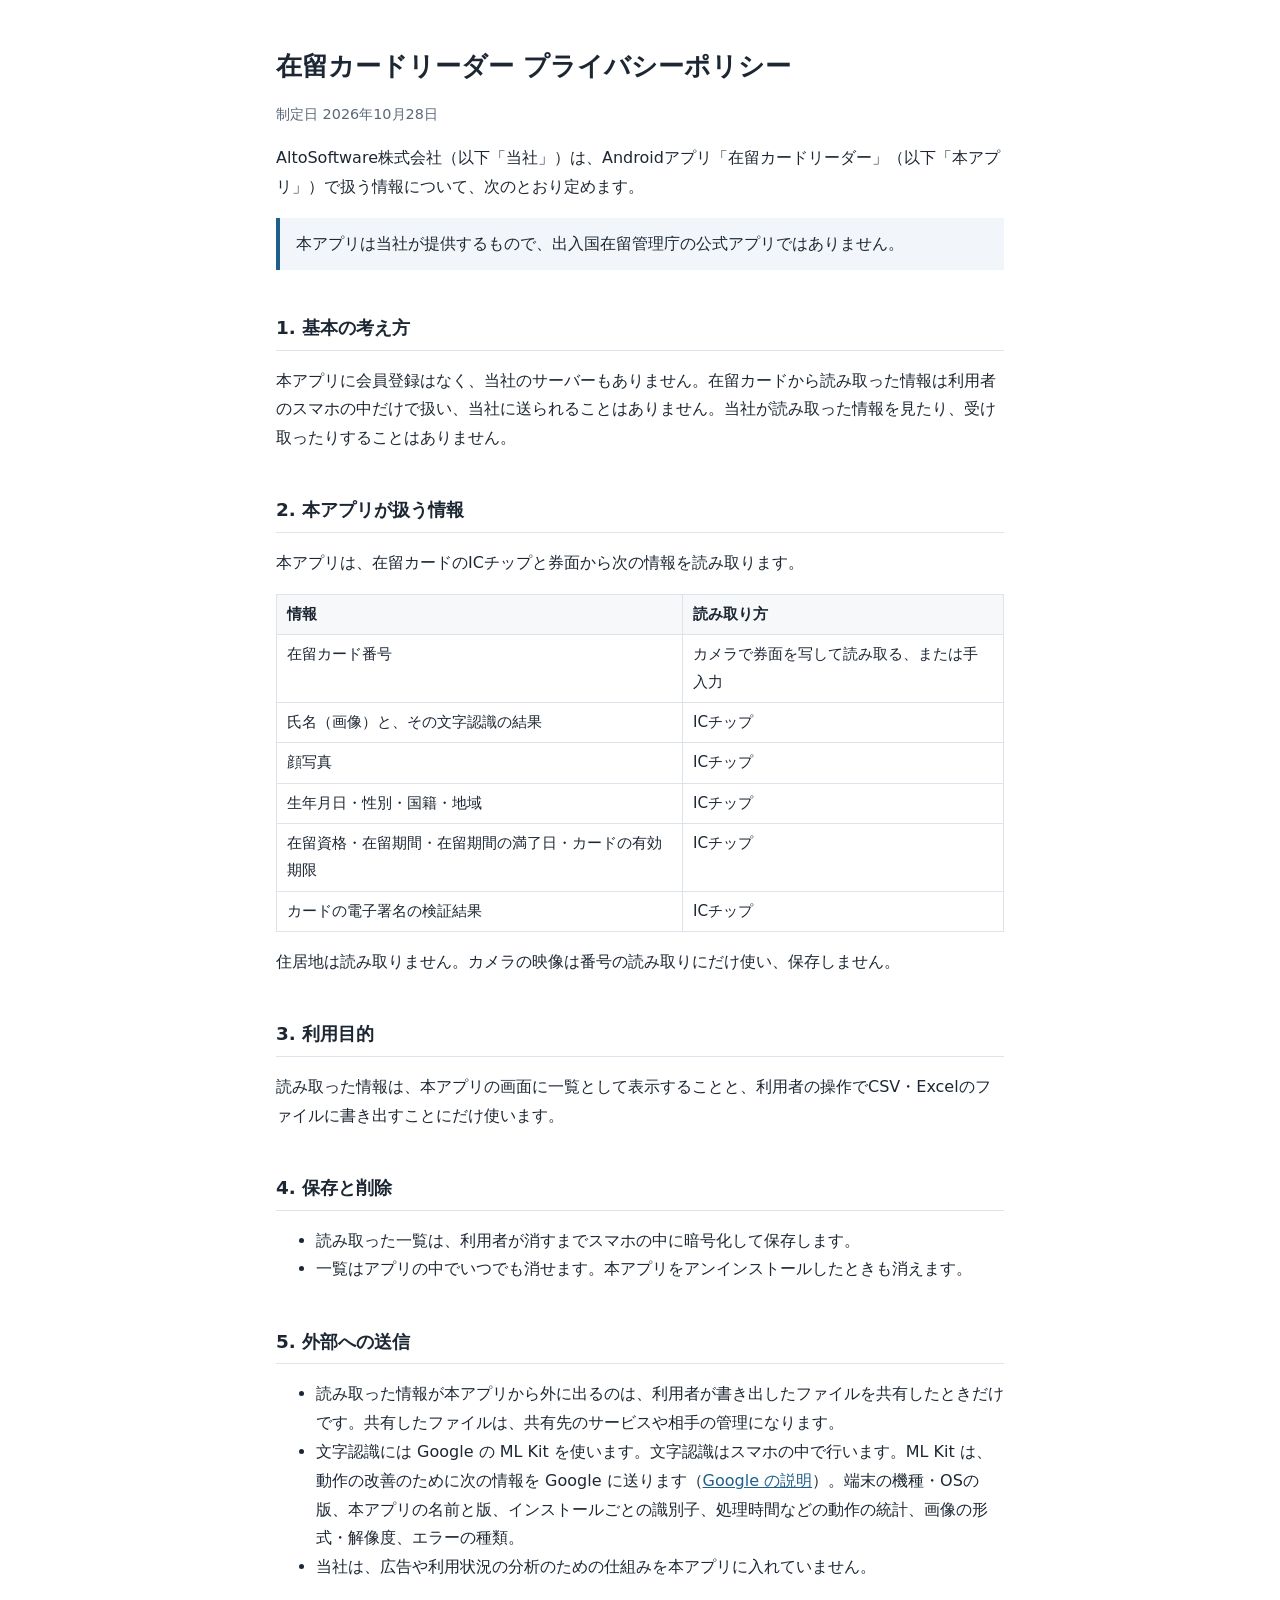
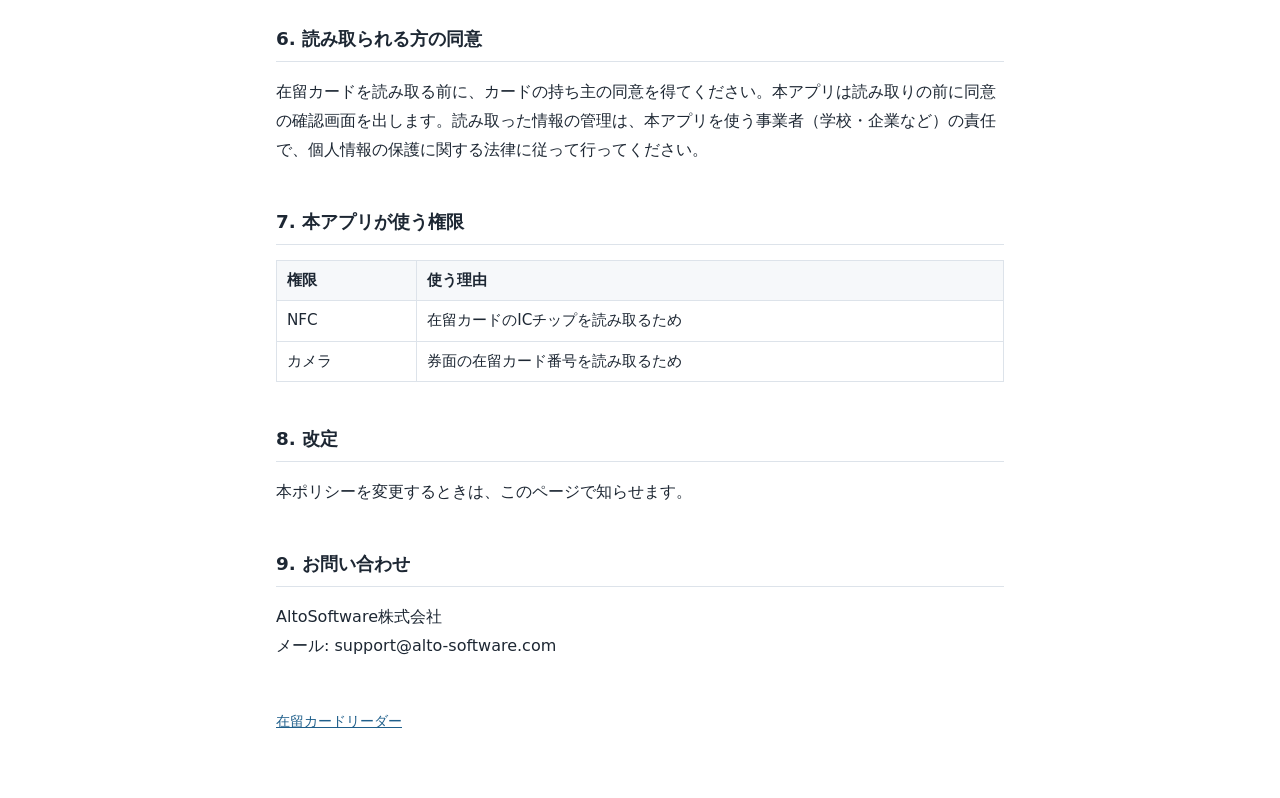
==== privacy.html @ 5d6ee3ba "紹介ページとプライバシーポリシーを公開 Co-Authored-By: Claude Opus 5.5 <noreply@anthropic.com>" ====
<!doctype html>
<html lang="ja">
<head>
<meta charset="utf-8">
<meta name="viewport" content="width=device-width, initial-scale=1">
<title>プライバシーポリシー｜在留カードリーダー</title>
<link rel="stylesheet" href="style.css">
</head>
<body>
<main>
<h1>在留カードリーダー プライバシーポリシー</h1>
<p class="meta">制定日 2026年10月28日</p>

<p>AltoSoftware株式会社（以下「当社」）は、Androidアプリ「在留カードリーダー」（以下「本アプリ」）で扱う情報について、次のとおり定めます。</p>
<p class="notice">本アプリは当社が提供するもので、出入国在留管理庁の公式アプリではありません。</p>

<h2>1. 基本の考え方</h2>
<p>本アプリに会員登録はなく、当社のサーバーもありません。在留カードから読み取った情報は利用者のスマホの中だけで扱い、当社に送られることはありません。当社が読み取った情報を見たり、受け取ったりすることはありません。</p>

<h2>2. 本アプリが扱う情報</h2>
<p>本アプリは、在留カードのICチップと券面から次の情報を読み取ります。</p>
<table>
<tr><th>情報</th><th>読み取り方</th></tr>
<tr><td>在留カード番号</td><td>カメラで券面を写して読み取る、または手入力</td></tr>
<tr><td>氏名（画像）と、その文字認識の結果</td><td>ICチップ</td></tr>
<tr><td>顔写真</td><td>ICチップ</td></tr>
<tr><td>生年月日・性別・国籍・地域</td><td>ICチップ</td></tr>
<tr><td>在留資格・在留期間・在留期間の満了日・カードの有効期限</td><td>ICチップ</td></tr>
<tr><td>カードの電子署名の検証結果</td><td>ICチップ</td></tr>
</table>
<p>住居地は読み取りません。カメラの映像は番号の読み取りにだけ使い、保存しません。</p>

<h2>3. 利用目的</h2>
<p>読み取った情報は、本アプリの画面に一覧として表示することと、利用者の操作でCSV・Excelのファイルに書き出すことにだけ使います。</p>

<h2>4. 保存と削除</h2>
<ul>
<li>読み取った一覧は、利用者が消すまでスマホの中に暗号化して保存します。</li>
<li>一覧はアプリの中でいつでも消せます。本アプリをアンインストールしたときも消えます。</li>
</ul>

<h2>5. 外部への送信</h2>
<ul>
<li>読み取った情報が本アプリから外に出るのは、利用者が書き出したファイルを共有したときだけです。共有したファイルは、共有先のサービスや相手の管理になります。</li>
<li>文字認識には Google の ML Kit を使います。文字認識はスマホの中で行います。ML Kit は、動作の改善のために次の情報を Google に送ります（<a href="https://developers.google.com/ml-kit/android-data-disclosure">Google の説明</a>）。端末の機種・OSの版、本アプリの名前と版、インストールごとの識別子、処理時間などの動作の統計、画像の形式・解像度、エラーの種類。</li>
<li>当社は、広告や利用状況の分析のための仕組みを本アプリに入れていません。</li>
</ul>

<h2>6. 読み取られる方の同意</h2>
<p>在留カードを読み取る前に、カードの持ち主の同意を得てください。本アプリは読み取りの前に同意の確認画面を出します。読み取った情報の管理は、本アプリを使う事業者（学校・企業など）の責任で、個人情報の保護に関する法律に従って行ってください。</p>

<h2>7. 本アプリが使う権限</h2>
<table>
<tr><th>権限</th><th>使う理由</th></tr>
<tr><td>NFC</td><td>在留カードのICチップを読み取るため</td></tr>
<tr><td>カメラ</td><td>券面の在留カード番号を読み取るため</td></tr>
</table>

<h2>8. 改定</h2>
<p>本ポリシーを変更するときは、このページで知らせます。</p>

<h2>9. お問い合わせ</h2>
<p>AltoSoftware株式会社<br>メール: support@alto-software.com</p>

<footer><a href="index.html">在留カードリーダー</a></footer>
</main>
</body>
</html>
---- style.css ----
:root { --fg: #1d2733; --muted: #5b6878; --accent: #1f5f8b; --bg: #fff; --line: #dde3ea; }
* { box-sizing: border-box; }
body { margin: 0; background: var(--bg); color: var(--fg); font-family: system-ui, -apple-system, "Hiragino Sans", "Noto Sans JP", sans-serif; line-height: 1.8; }
main { max-width: 760px; margin: 0 auto; padding: 32px 16px 64px; }
h1 { font-size: 1.6rem; line-height: 1.4; }
h2 { font-size: 1.15rem; margin-top: 2.2em; padding-bottom: .3em; border-bottom: 1px solid var(--line); }
a { color: var(--accent); }
.notice { border-left: 4px solid var(--accent); background: #f2f6fa; padding: 12px 16px; }
table { border-collapse: collapse; width: 100%; font-size: .95rem; }
th, td { border: 1px solid var(--line); padding: 6px 10px; text-align: left; vertical-align: top; }
th { background: #f6f8fa; }
.meta { color: var(--muted); font-size: .9rem; }
footer { margin-top: 48px; color: var(--muted); font-size: .9rem; }
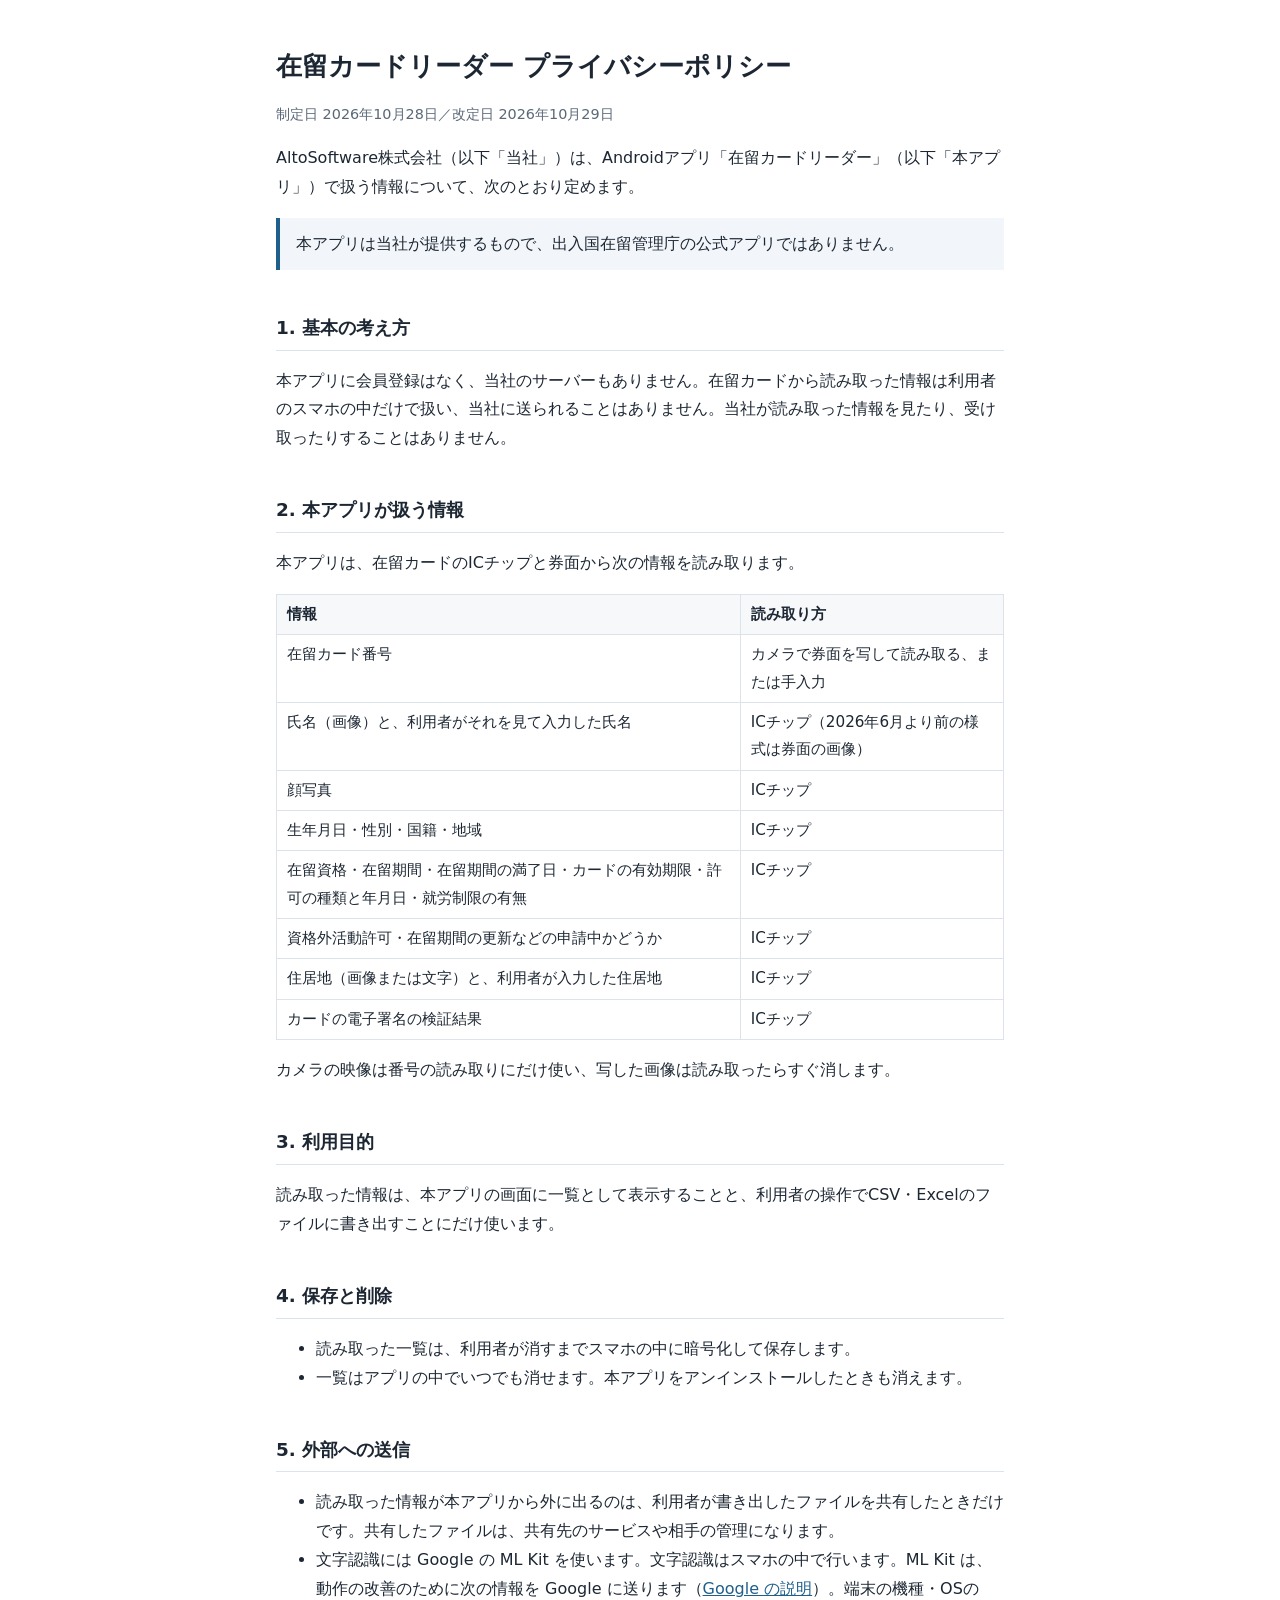
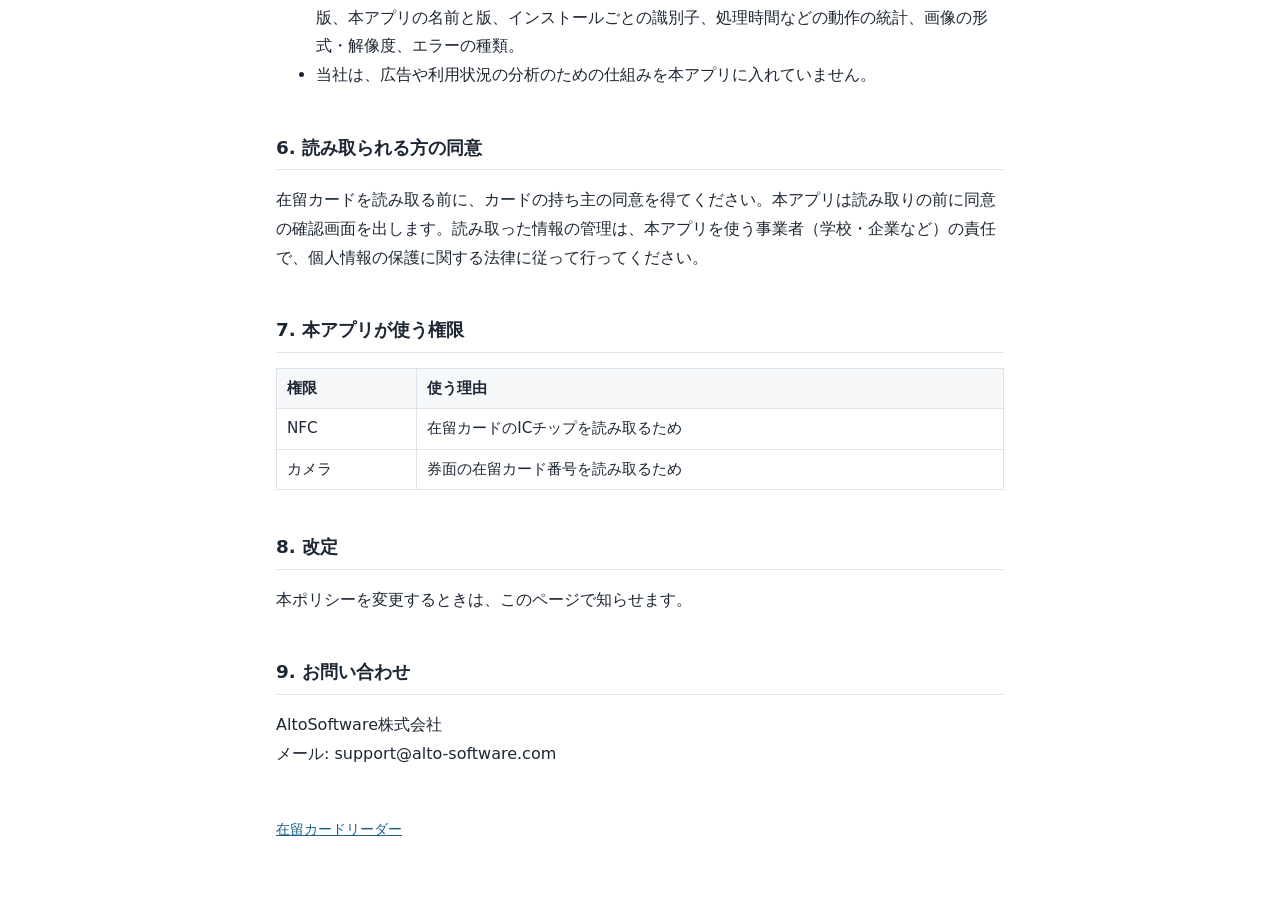
==== commit 6f00ad87: "プライバシーポリシーを今のアプリに合わせる（住居地・資格外活動許可・申請中を読む。氏名は文字認識せず入力） Co-Authored-By: Claude Opus 5.5 <noreply@anthr" ====
--- a/privacy.html
+++ b/privacy.html
@@ -9,7 +9,7 @@
 <body>
 <main>
 <h1>在留カードリーダー プライバシーポリシー</h1>
-<p class="meta">制定日 2026年10月28日</p>
+<p class="meta">制定日 2026年10月28日／改定日 2026年10月29日</p>
 
 <p>AltoSoftware株式会社（以下「当社」）は、Androidアプリ「在留カードリーダー」（以下「本アプリ」）で扱う情報について、次のとおり定めます。</p>
 <p class="notice">本アプリは当社が提供するもので、出入国在留管理庁の公式アプリではありません。</p>
@@ -22,13 +22,15 @@
 <table>
 <tr><th>情報</th><th>読み取り方</th></tr>
 <tr><td>在留カード番号</td><td>カメラで券面を写して読み取る、または手入力</td></tr>
-<tr><td>氏名（画像）と、その文字認識の結果</td><td>ICチップ</td></tr>
+<tr><td>氏名（画像）と、利用者がそれを見て入力した氏名</td><td>ICチップ（2026年6月より前の様式は券面の画像）</td></tr>
 <tr><td>顔写真</td><td>ICチップ</td></tr>
 <tr><td>生年月日・性別・国籍・地域</td><td>ICチップ</td></tr>
-<tr><td>在留資格・在留期間・在留期間の満了日・カードの有効期限</td><td>ICチップ</td></tr>
+<tr><td>在留資格・在留期間・在留期間の満了日・カードの有効期限・許可の種類と年月日・就労制限の有無</td><td>ICチップ</td></tr>
+<tr><td>資格外活動許可・在留期間の更新などの申請中かどうか</td><td>ICチップ</td></tr>
+<tr><td>住居地（画像または文字）と、利用者が入力した住居地</td><td>ICチップ</td></tr>
 <tr><td>カードの電子署名の検証結果</td><td>ICチップ</td></tr>
 </table>
-<p>住居地は読み取りません。カメラの映像は番号の読み取りにだけ使い、保存しません。</p>
+<p>カメラの映像は番号の読み取りにだけ使い、写した画像は読み取ったらすぐ消します。</p>
 
 <h2>3. 利用目的</h2>
 <p>読み取った情報は、本アプリの画面に一覧として表示することと、利用者の操作でCSV・Excelのファイルに書き出すことにだけ使います。</p>
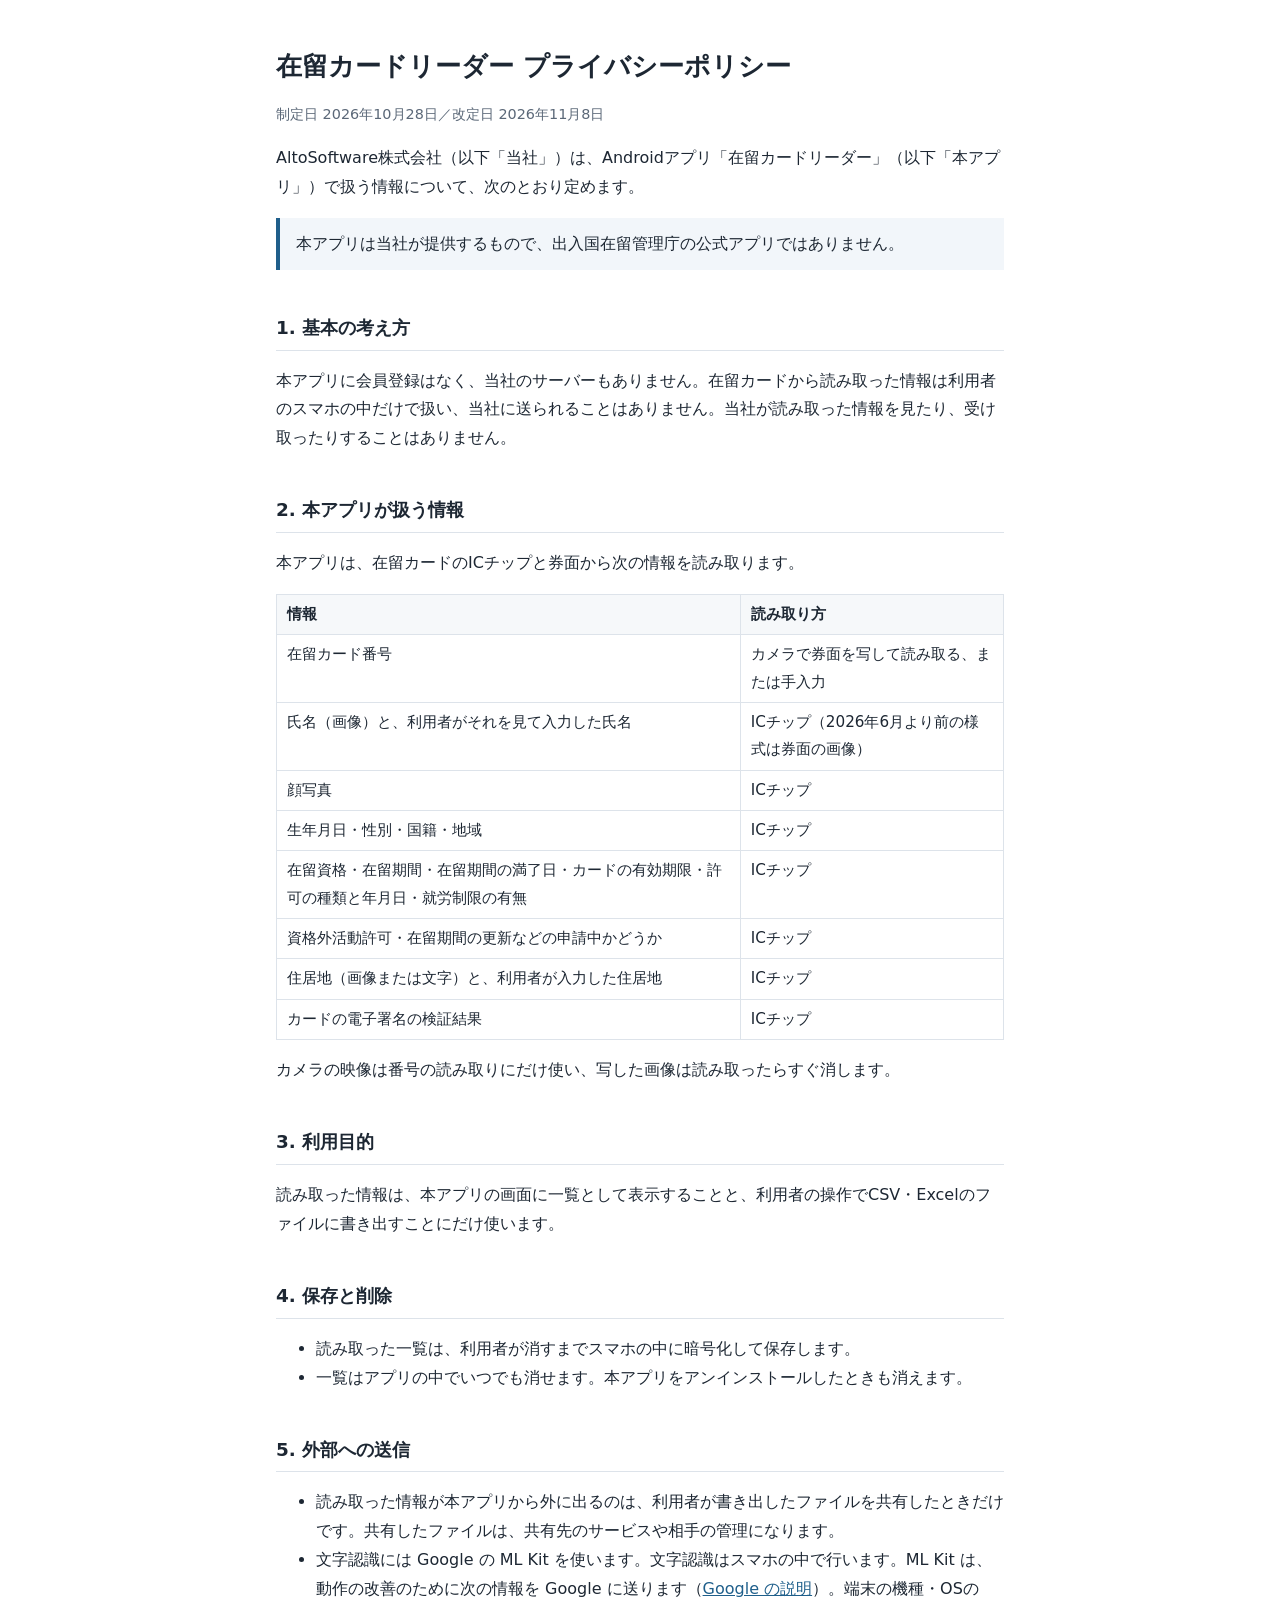
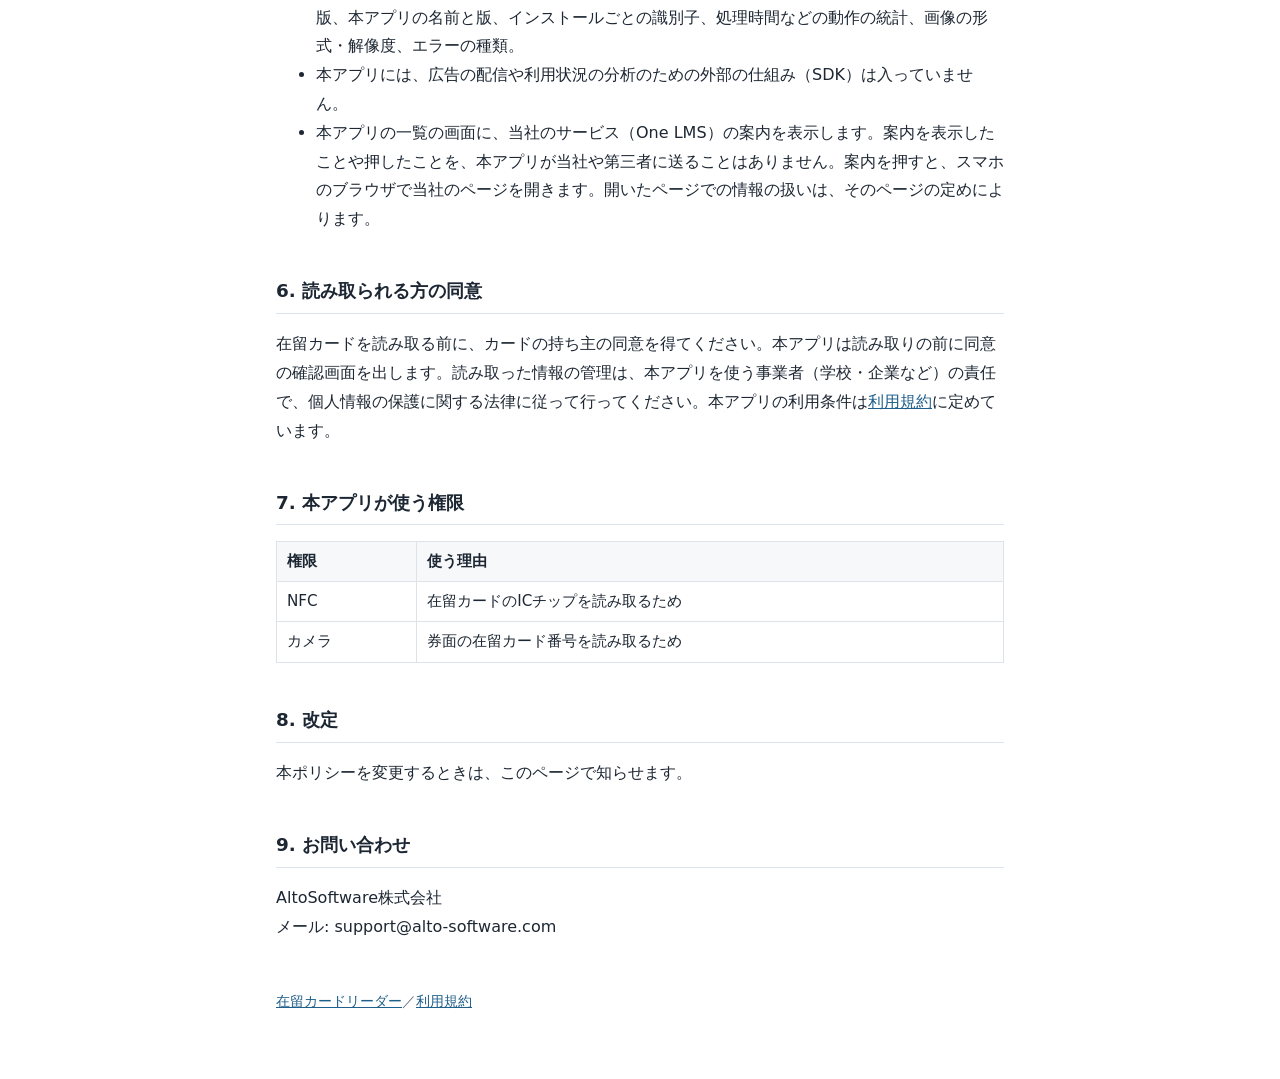
==== commit 54d0bcf7: "利用規約を足し、プライバシーポリシーに One LMS の案内を書く - terms.html: 利用規約を新しく作る（zairyu-card-reader#41）。免責は故意・重過失を除く形、消費者" ====
--- a/privacy.html
+++ b/privacy.html
@@ -9,7 +9,7 @@
 <body>
 <main>
 <h1>在留カードリーダー プライバシーポリシー</h1>
-<p class="meta">制定日 2026年10月28日／改定日 2026年10月29日</p>
+<p class="meta">制定日 2026年10月28日／改定日 2026年11月8日</p>
 
 <p>AltoSoftware株式会社（以下「当社」）は、Androidアプリ「在留カードリーダー」（以下「本アプリ」）で扱う情報について、次のとおり定めます。</p>
 <p class="notice">本アプリは当社が提供するもので、出入国在留管理庁の公式アプリではありません。</p>
@@ -45,11 +45,12 @@
 <ul>
 <li>読み取った情報が本アプリから外に出るのは、利用者が書き出したファイルを共有したときだけです。共有したファイルは、共有先のサービスや相手の管理になります。</li>
 <li>文字認識には Google の ML Kit を使います。文字認識はスマホの中で行います。ML Kit は、動作の改善のために次の情報を Google に送ります（<a href="https://developers.google.com/ml-kit/android-data-disclosure">Google の説明</a>）。端末の機種・OSの版、本アプリの名前と版、インストールごとの識別子、処理時間などの動作の統計、画像の形式・解像度、エラーの種類。</li>
-<li>当社は、広告や利用状況の分析のための仕組みを本アプリに入れていません。</li>
+<li>本アプリには、広告の配信や利用状況の分析のための外部の仕組み（SDK）は入っていません。</li>
+<li>本アプリの一覧の画面に、当社のサービス（One LMS）の案内を表示します。案内を表示したことや押したことを、本アプリが当社や第三者に送ることはありません。案内を押すと、スマホのブラウザで当社のページを開きます。開いたページでの情報の扱いは、そのページの定めによります。</li>
 </ul>
 
 <h2>6. 読み取られる方の同意</h2>
-<p>在留カードを読み取る前に、カードの持ち主の同意を得てください。本アプリは読み取りの前に同意の確認画面を出します。読み取った情報の管理は、本アプリを使う事業者（学校・企業など）の責任で、個人情報の保護に関する法律に従って行ってください。</p>
+<p>在留カードを読み取る前に、カードの持ち主の同意を得てください。本アプリは読み取りの前に同意の確認画面を出します。読み取った情報の管理は、本アプリを使う事業者（学校・企業など）の責任で、個人情報の保護に関する法律に従って行ってください。本アプリの利用条件は<a href="terms.html">利用規約</a>に定めています。</p>
 
 <h2>7. 本アプリが使う権限</h2>
 <table>
@@ -64,7 +65,7 @@
 <h2>9. お問い合わせ</h2>
 <p>AltoSoftware株式会社<br>メール: support@alto-software.com</p>
 
-<footer><a href="index.html">在留カードリーダー</a></footer>
+<footer><a href="index.html">在留カードリーダー</a>／<a href="terms.html">利用規約</a></footer>
 </main>
 </body>
 </html>
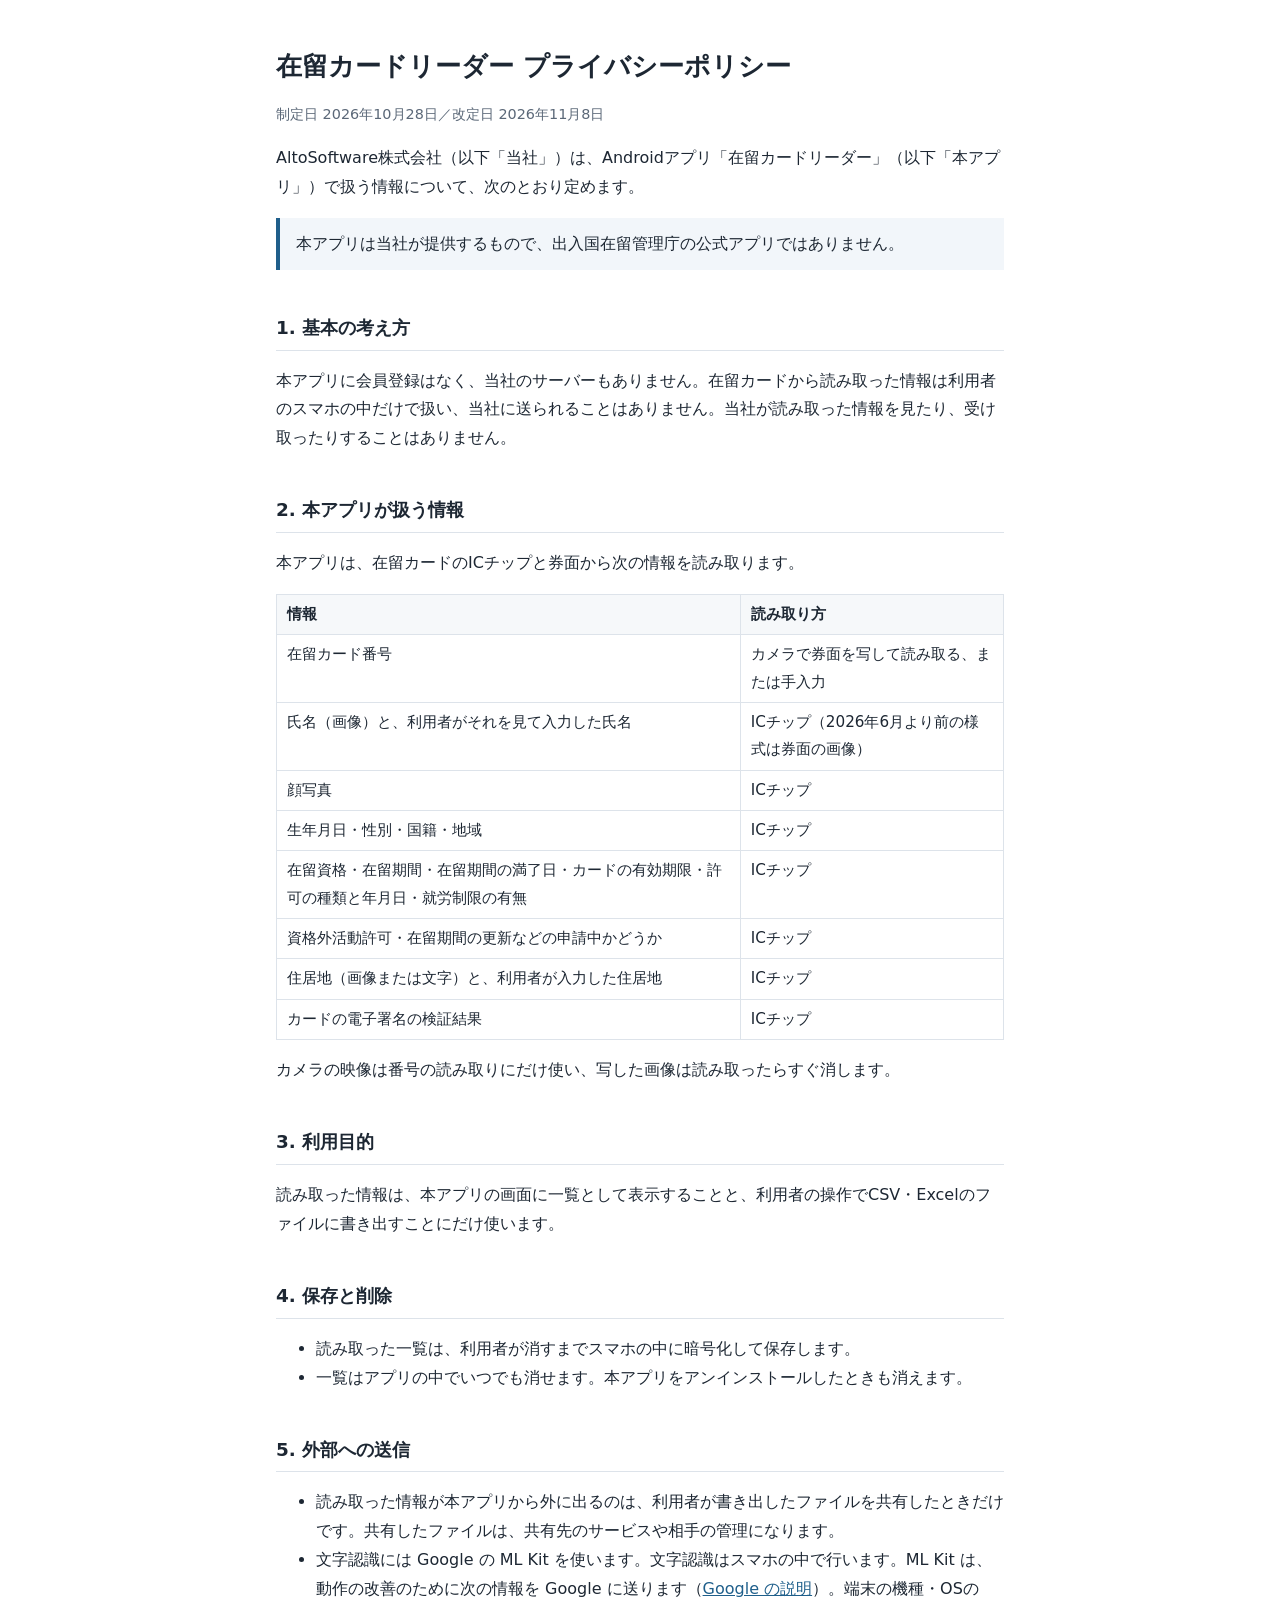
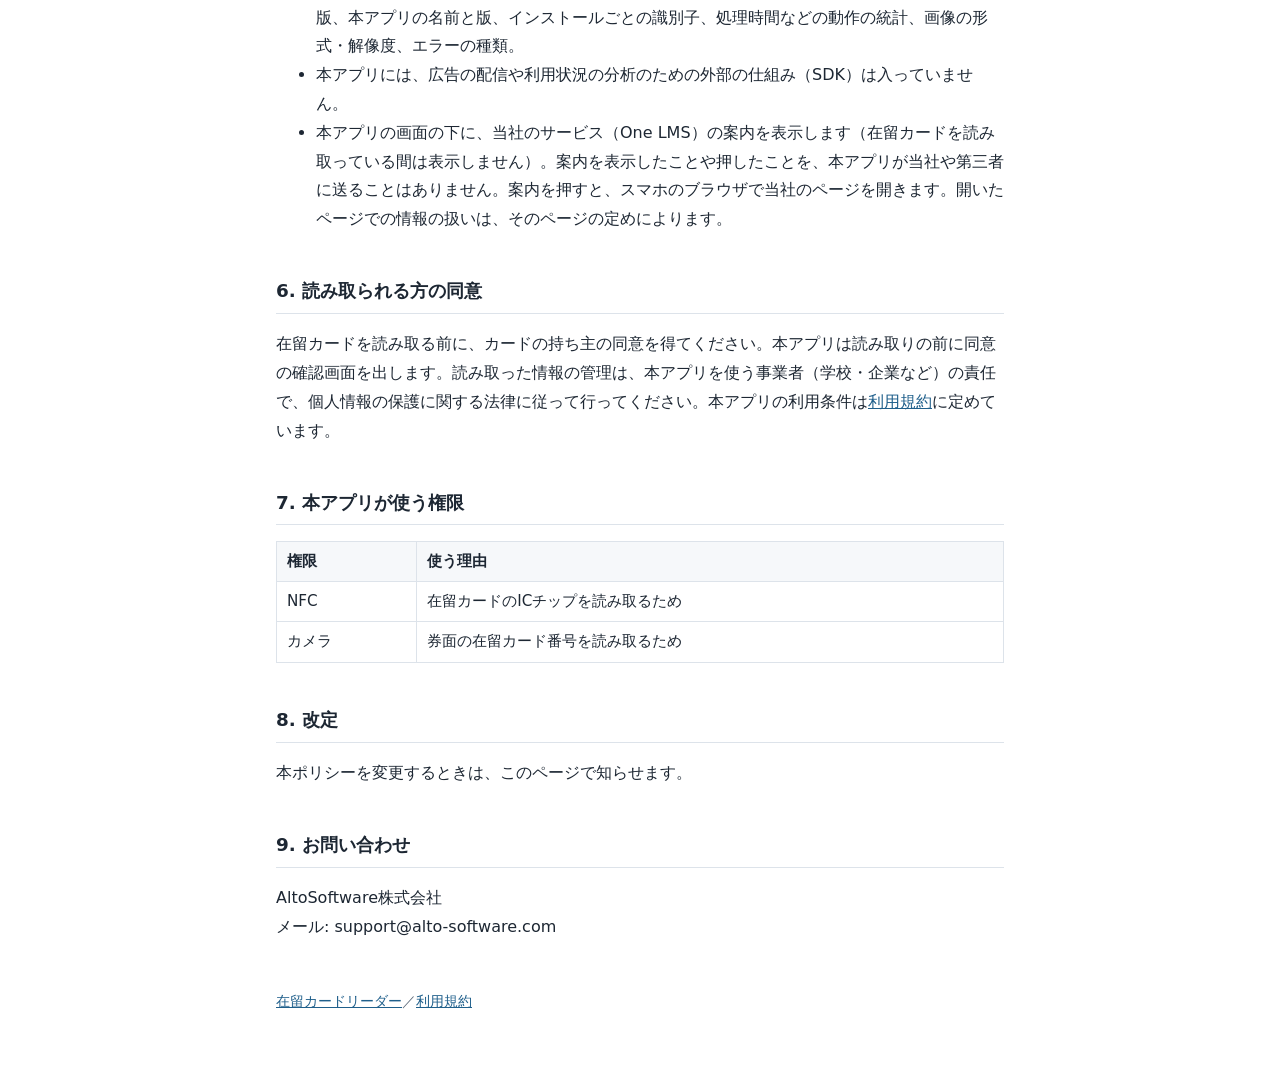
==== commit a748cf59: "プライバシーポリシー: One LMS の案内は画面の下に出し、読み取り中は出さないことに合わせる Co-Authored-By: Claude Opus 5.5 <noreply@anthropic" ====
--- a/privacy.html
+++ b/privacy.html
@@ -46,7 +46,7 @@
 <li>読み取った情報が本アプリから外に出るのは、利用者が書き出したファイルを共有したときだけです。共有したファイルは、共有先のサービスや相手の管理になります。</li>
 <li>文字認識には Google の ML Kit を使います。文字認識はスマホの中で行います。ML Kit は、動作の改善のために次の情報を Google に送ります（<a href="https://developers.google.com/ml-kit/android-data-disclosure">Google の説明</a>）。端末の機種・OSの版、本アプリの名前と版、インストールごとの識別子、処理時間などの動作の統計、画像の形式・解像度、エラーの種類。</li>
 <li>本アプリには、広告の配信や利用状況の分析のための外部の仕組み（SDK）は入っていません。</li>
-<li>本アプリの一覧の画面に、当社のサービス（One LMS）の案内を表示します。案内を表示したことや押したことを、本アプリが当社や第三者に送ることはありません。案内を押すと、スマホのブラウザで当社のページを開きます。開いたページでの情報の扱いは、そのページの定めによります。</li>
+<li>本アプリの画面の下に、当社のサービス（One LMS）の案内を表示します（在留カードを読み取っている間は表示しません）。案内を表示したことや押したことを、本アプリが当社や第三者に送ることはありません。案内を押すと、スマホのブラウザで当社のページを開きます。開いたページでの情報の扱いは、そのページの定めによります。</li>
 </ul>
 
 <h2>6. 読み取られる方の同意</h2>
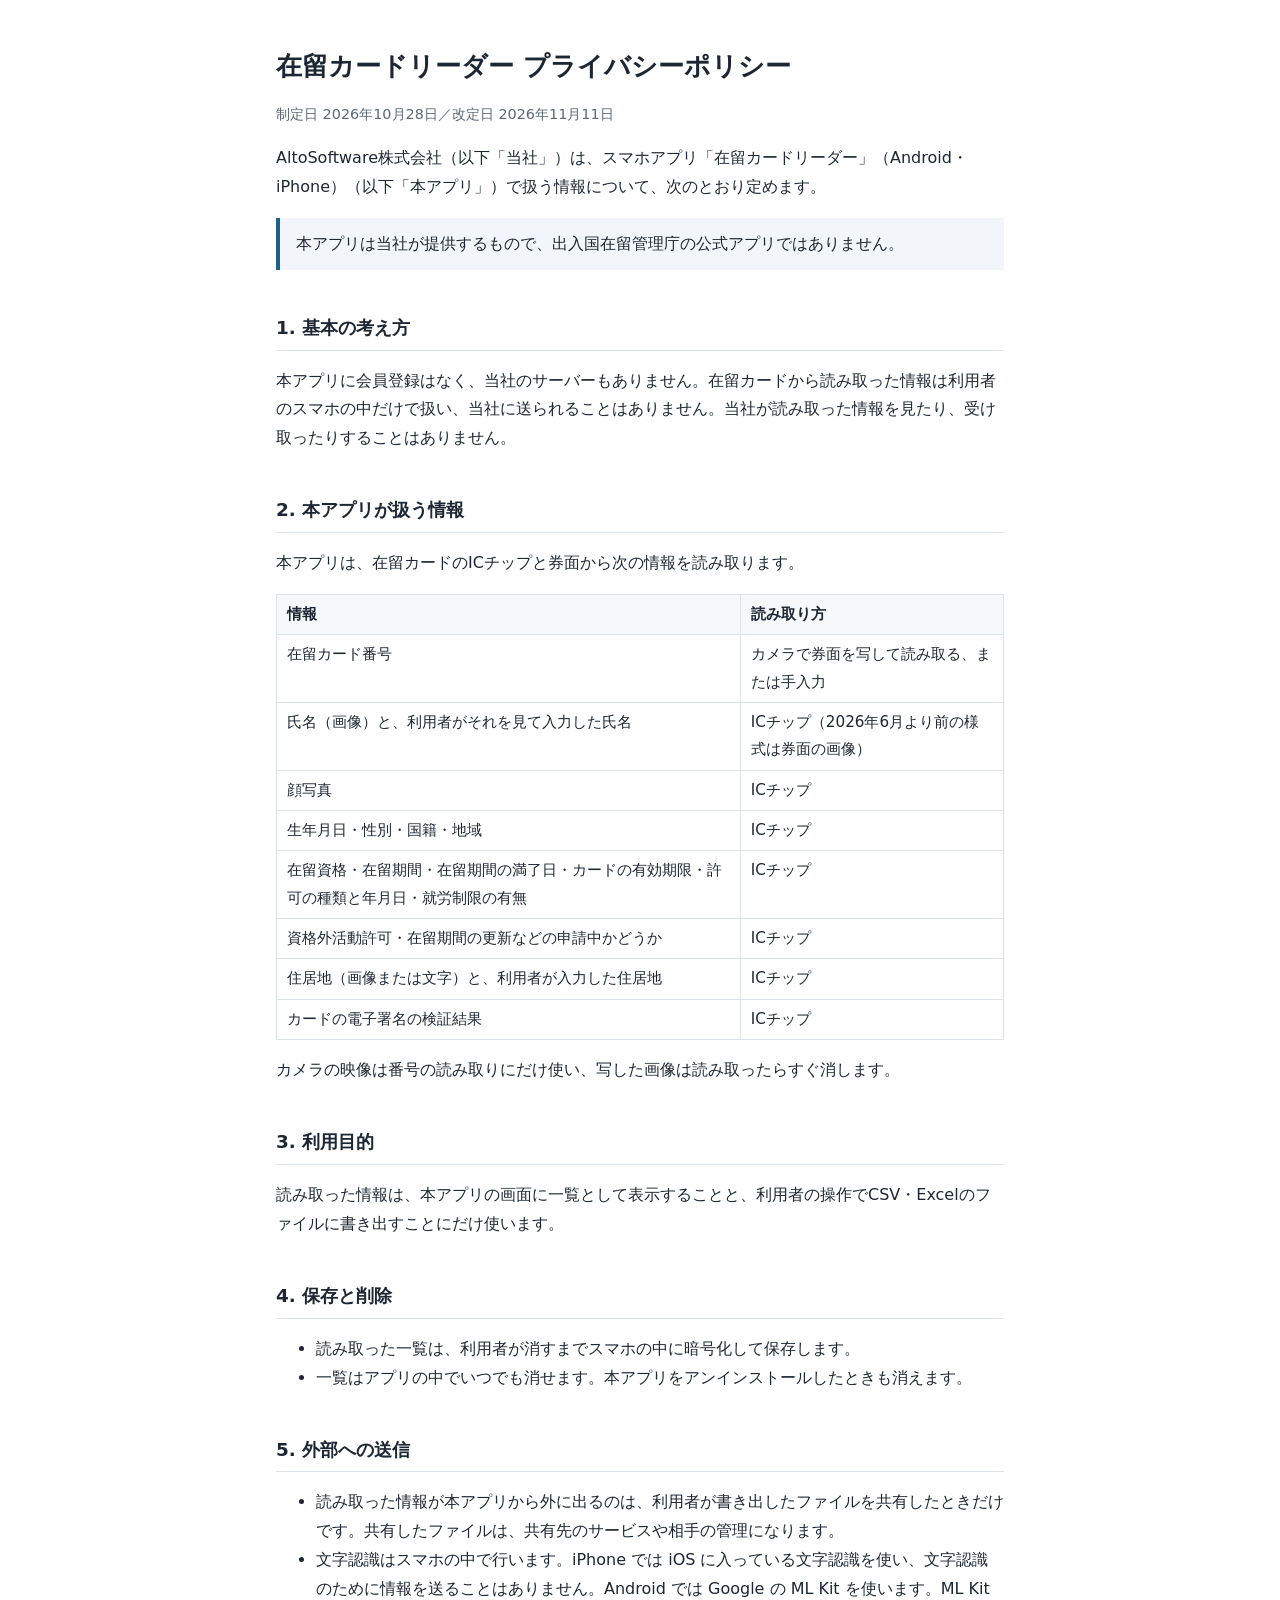
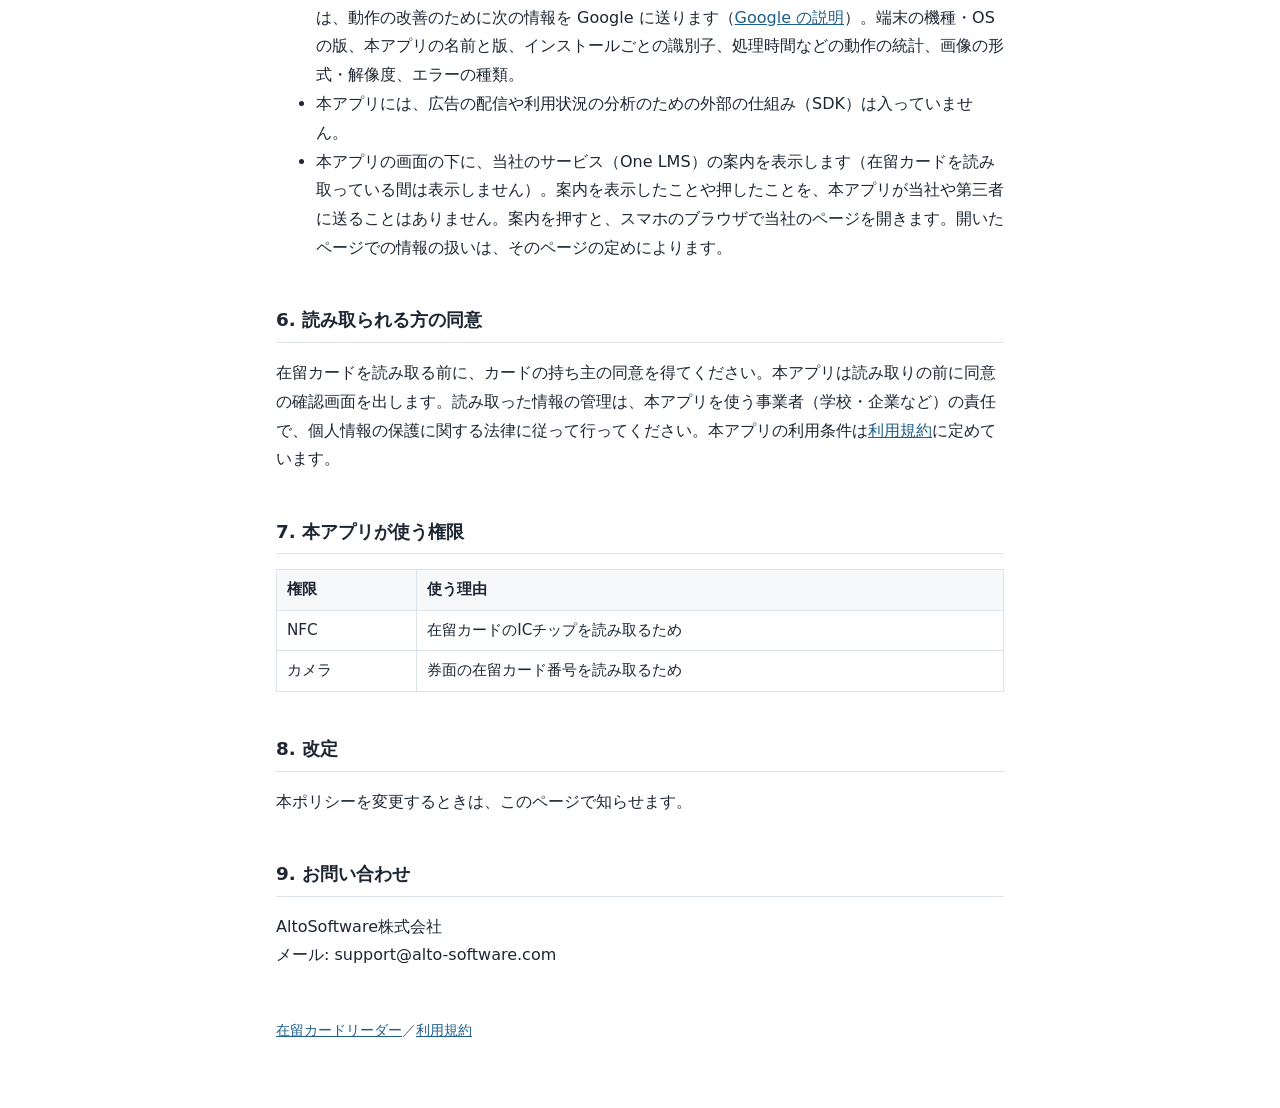
==== commit 4f51e062: "iPhone 版に合わせる: Android アプリの表記・iPhone の文字認識は端末内で送信なし Co-Authored-By: Claude Opus 5.5 <noreply@anthrop" ====
--- a/privacy.html
+++ b/privacy.html
@@ -9,9 +9,9 @@
 <body>
 <main>
 <h1>在留カードリーダー プライバシーポリシー</h1>
-<p class="meta">制定日 2026年10月28日／改定日 2026年11月8日</p>
+<p class="meta">制定日 2026年10月28日／改定日 2026年11月11日</p>
 
-<p>AltoSoftware株式会社（以下「当社」）は、Androidアプリ「在留カードリーダー」（以下「本アプリ」）で扱う情報について、次のとおり定めます。</p>
+<p>AltoSoftware株式会社（以下「当社」）は、スマホアプリ「在留カードリーダー」（Android・iPhone）（以下「本アプリ」）で扱う情報について、次のとおり定めます。</p>
 <p class="notice">本アプリは当社が提供するもので、出入国在留管理庁の公式アプリではありません。</p>
 
 <h2>1. 基本の考え方</h2>
@@ -44,7 +44,7 @@
 <h2>5. 外部への送信</h2>
 <ul>
 <li>読み取った情報が本アプリから外に出るのは、利用者が書き出したファイルを共有したときだけです。共有したファイルは、共有先のサービスや相手の管理になります。</li>
-<li>文字認識には Google の ML Kit を使います。文字認識はスマホの中で行います。ML Kit は、動作の改善のために次の情報を Google に送ります（<a href="https://developers.google.com/ml-kit/android-data-disclosure">Google の説明</a>）。端末の機種・OSの版、本アプリの名前と版、インストールごとの識別子、処理時間などの動作の統計、画像の形式・解像度、エラーの種類。</li>
+<li>文字認識はスマホの中で行います。iPhone では iOS に入っている文字認識を使い、文字認識のために情報を送ることはありません。Android では Google の ML Kit を使います。ML Kit は、動作の改善のために次の情報を Google に送ります（<a href="https://developers.google.com/ml-kit/android-data-disclosure">Google の説明</a>）。端末の機種・OSの版、本アプリの名前と版、インストールごとの識別子、処理時間などの動作の統計、画像の形式・解像度、エラーの種類。</li>
 <li>本アプリには、広告の配信や利用状況の分析のための外部の仕組み（SDK）は入っていません。</li>
 <li>本アプリの画面の下に、当社のサービス（One LMS）の案内を表示します（在留カードを読み取っている間は表示しません）。案内を表示したことや押したことを、本アプリが当社や第三者に送ることはありません。案内を押すと、スマホのブラウザで当社のページを開きます。開いたページでの情報の扱いは、そのページの定めによります。</li>
 </ul>
